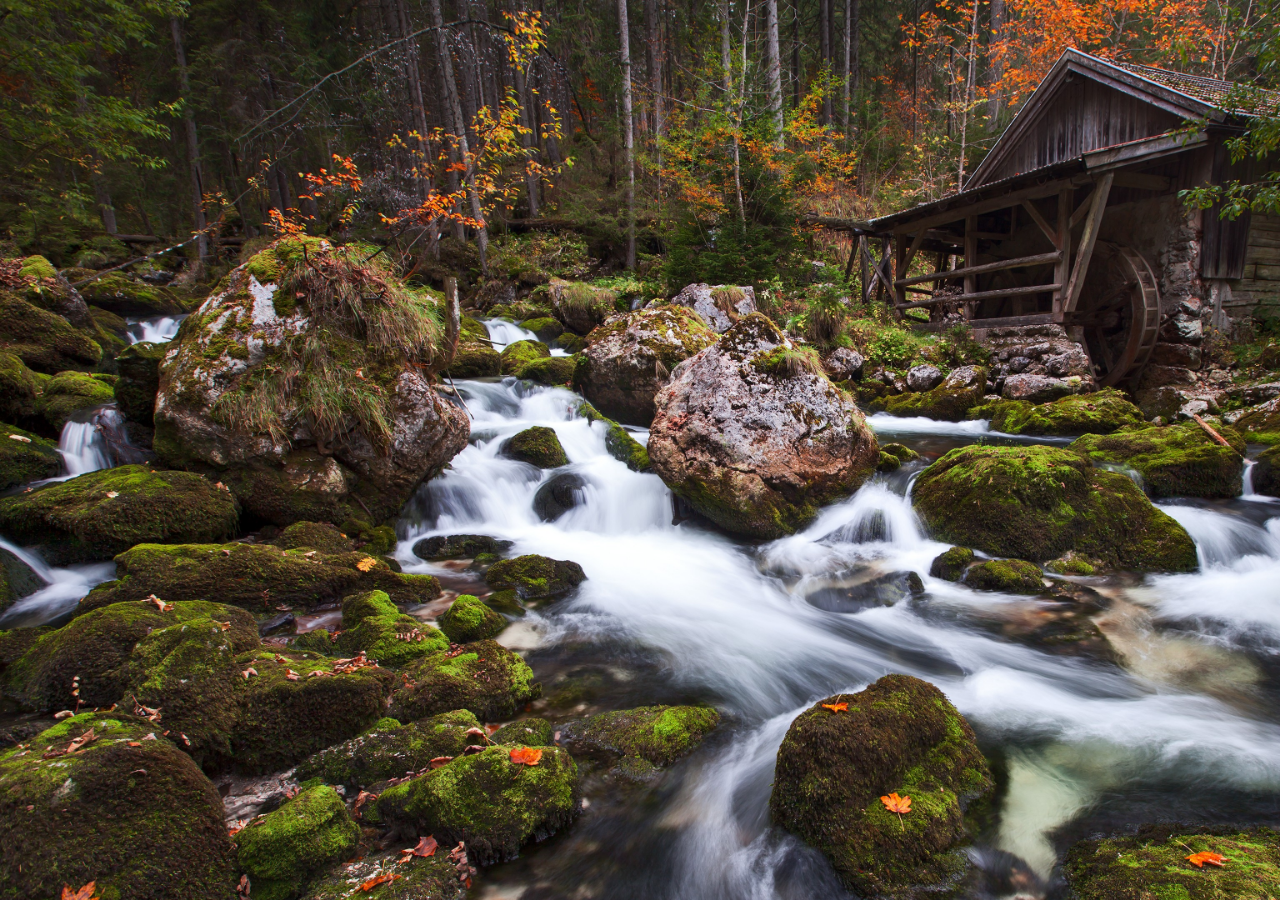
==== MasterSlide/index.html @ a6c22e5d "them trang web" ====
<!-- https://themes.muffingroup.com/be/webdesign/ -->
<!DOCTYPE html>
<html lang="en"><head>
	<title> Master phần hiệu ứng Slide </title>
	<meta charset="utf-8">
	<meta name="viewport" content="width=device-width, initial-scale=1">    	
	<link rel="stylesheet" href="bootstrap.css">
	<link rel="stylesheet" href="font-awesome.css">
	
	<link rel="stylesheet" href="57-06.css">
</head>
<body>
	<div id="slidewrapper">
		<div class="slides">
			<ul>
				<li class="dangxem" style="background-image: url('Master/1.jpg')">
					
				</li>
				<li style="background-image: url('Master/2.jpg')">
					
				</li>
				<li style="background-image: url('Master/3.jpg')">
					
				</li>
				<li style="background-image: url('Master/4.jpg')">
					
				</li>
				<li style="background-image: url('Master/5.jpg')">
					
				</li>
				
			</ul>

		</div>
		<div class="nuts">
			<b class="trai"><span class="fa fa-angle-left"></span></b>
			<b class="phai"><span class="fa fa-angle-right"></span></b>
		</div>
	</div>

	<script type="text/javascript" src="57-06.js"></script>
</body>
</html>
---- MasterSlide/57-06.css ----
*{margin: 0; padding: 0;}
/*Để làm được slide full màn hình, nguyễn lý chung: Từ trên xuống dưới 
Height và Width đều 100%*/

html, body, #slidewrapper, .slides, .slides ul, .slides ul li {
    width: 100%;
    height: 100%;
    perspective: 700px;
}

#slidewrapper{
    position: relative;
    overflow: hidden;
    background: black;
}

.slides {
    position: relative;
}

.slides ul{
    position: relative;
}

.slides ul li{
    position: absolute;
    top: 0px;
    left: 0px;
    background-size: cover;
    opacity: 0;
}

.slides ul li.dangxem {
    opacity: 1;
    transform-origin: 0 0; /*trục quay ở bên trái*/
}

.nuts {
    position: absolute;
    top: 0px;
    right: 0px;
    z-index: 9;
}

.nuts b{
    font-size: 100px;
    color: #3b3b3b;
    padding: 10px 18px;
    transition: 0.4s;
    cursor: pointer;
}

.nuts b:hover {
    color: #b6b6b6;
}

.bienMatKhiAnNext {animation: ani1 0.6s ease-in-out forwards;}
/*Dịch sang bên trái 1 tí*/
@-webkit-keyframes ani1 {
    from {
       transform: rotateY(0deg);
       opacity: 1;
    } 
    to {
        transform: rotateY(45deg);
        opacity: 0.8;
    } 
}


/*Hiệu ứng lùi về tiến lên*/
.diVaoKhiAnNext{animation: ani2 0.6s ease-in-out forwards;}

@-webkit-keyframes ani2 {
   from {
        transform: translateX(100%);
        opacity: 1;
        z-index: 8;
    } 
    to {
        transform: translateX(0%);
        opacity: 1;
        z-index: 8;
    } 
}

.bienMatKhiAnPrev {animation: ani2_nguoc 0.6s forwards;}
@-webkit-keyframes ani2_nguoc {
    from {
        transform-origin: 100% 100%;
        transform: rotateY(0deg);
        opacity: 1;
        z-index: 4;
    } 
    to {
         transform-origin: 100% 100%;
         transform: rotateY(-45deg);
         opacity: 1;
         z-index: 4;
    } 
}

.diVaoKhiAnPrev{animation: ani1_nguoc 0.6s forwards;}
@-webkit-keyframes ani1_nguoc {
    to {
       transform: translateX(-100%);
       opacity: 1;
       z-index: 8;
    } 
    from {
        transform: translateX(0%);
        opacity: 1;
        z-index: 8;
    } 
}
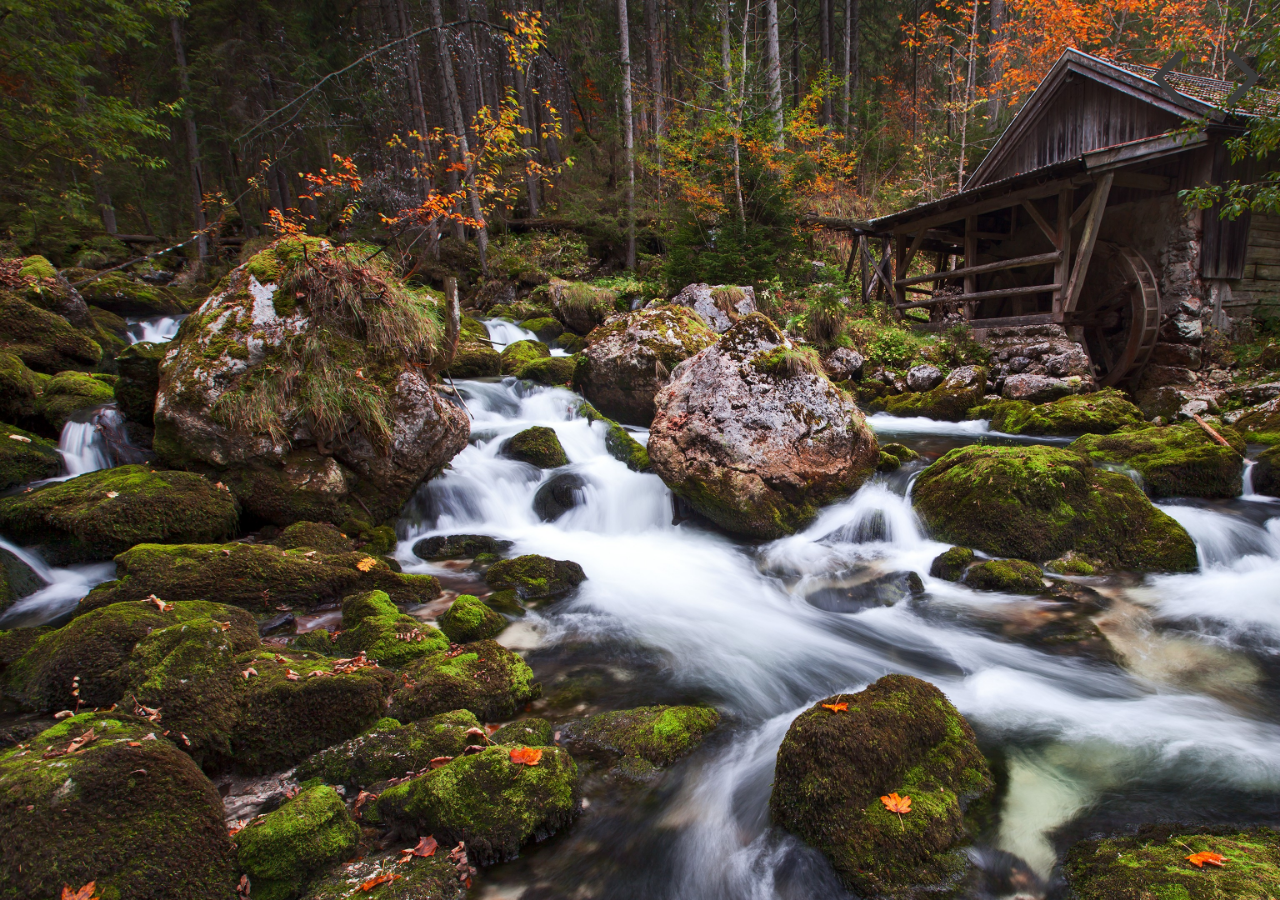
==== commit 94abf9dc: "cap nhat nut chuyen slide" ====
--- a/MasterSlide/index.html
+++ b/MasterSlide/index.html
@@ -1,7 +1,7 @@
 <!-- https://themes.muffingroup.com/be/webdesign/ -->
 <!DOCTYPE html>
 <html lang="en"><head>
-	<title> Master phần hiệu ứng Slide </title>
+	<title>Master phần hiệu ứng Slide</title>
 	<meta charset="utf-8">
 	<meta name="viewport" content="width=device-width, initial-scale=1">    	
 	<link rel="stylesheet" href="bootstrap.css">
